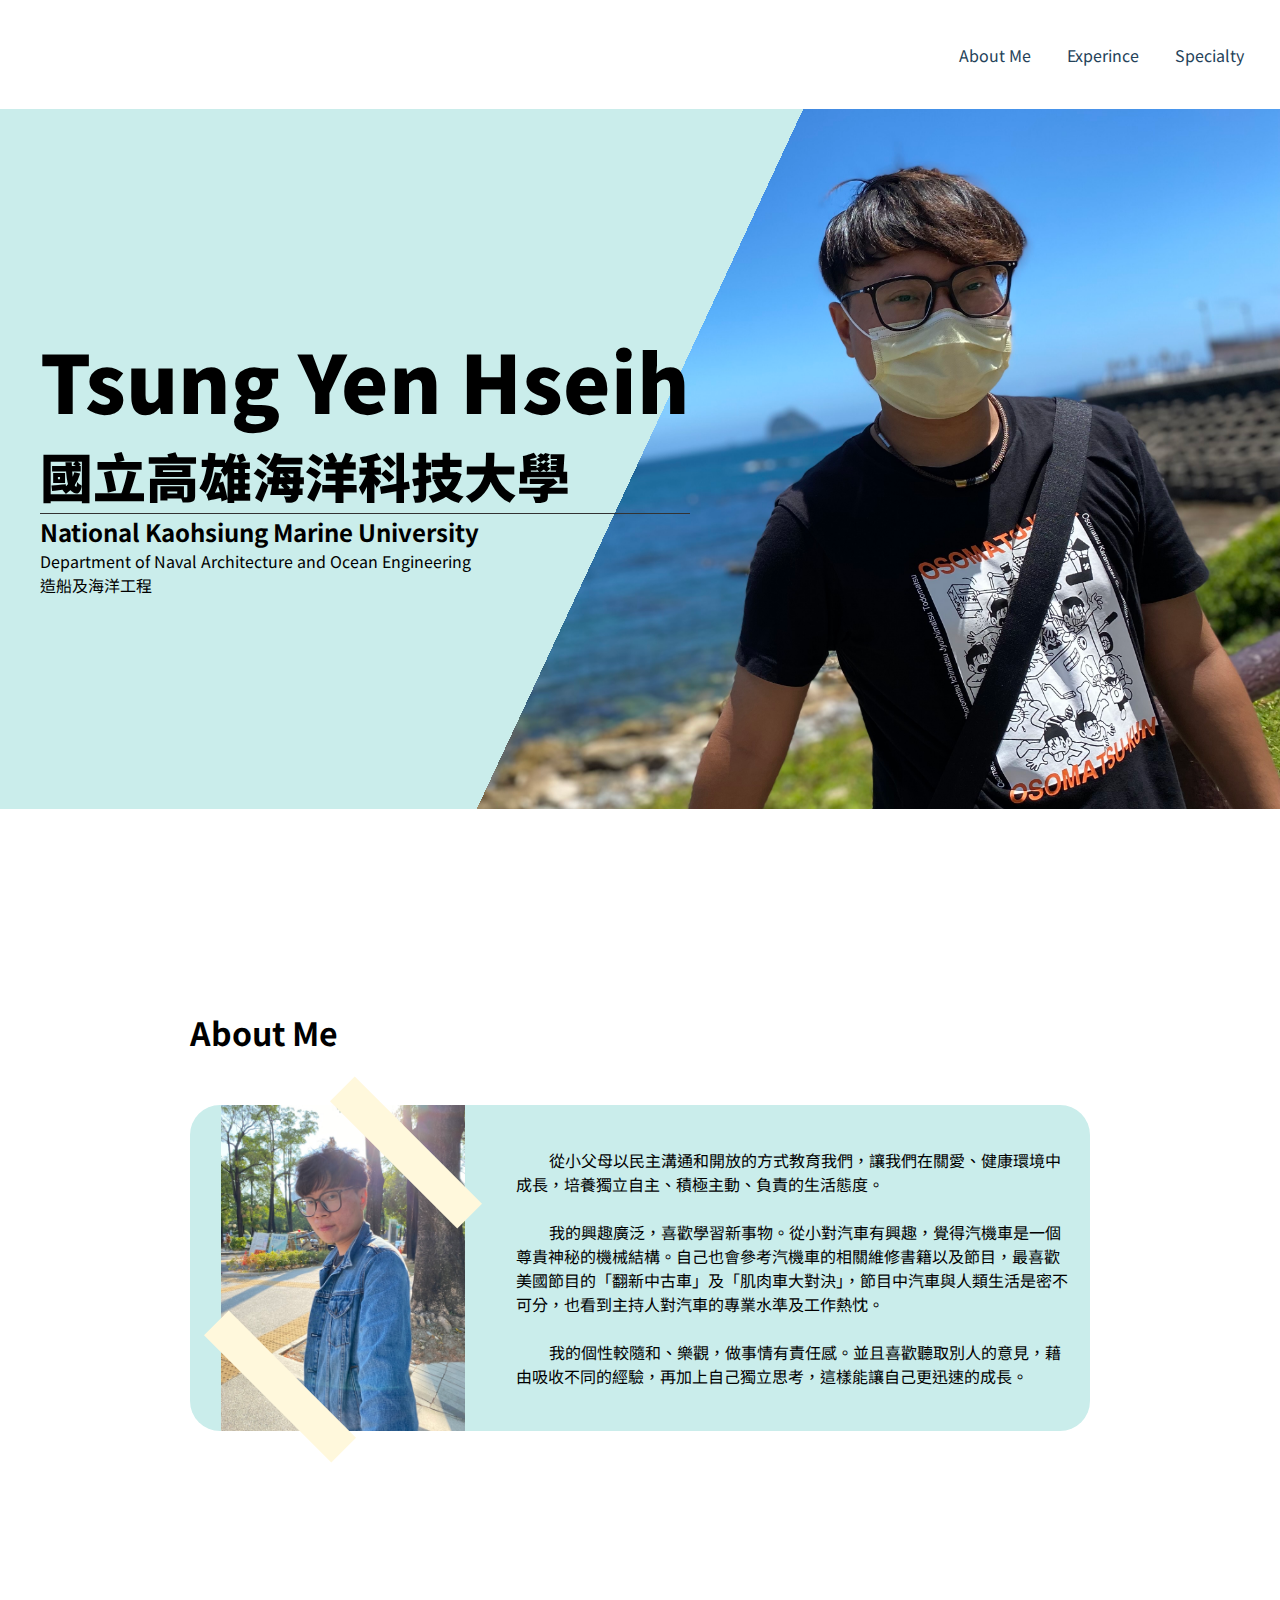
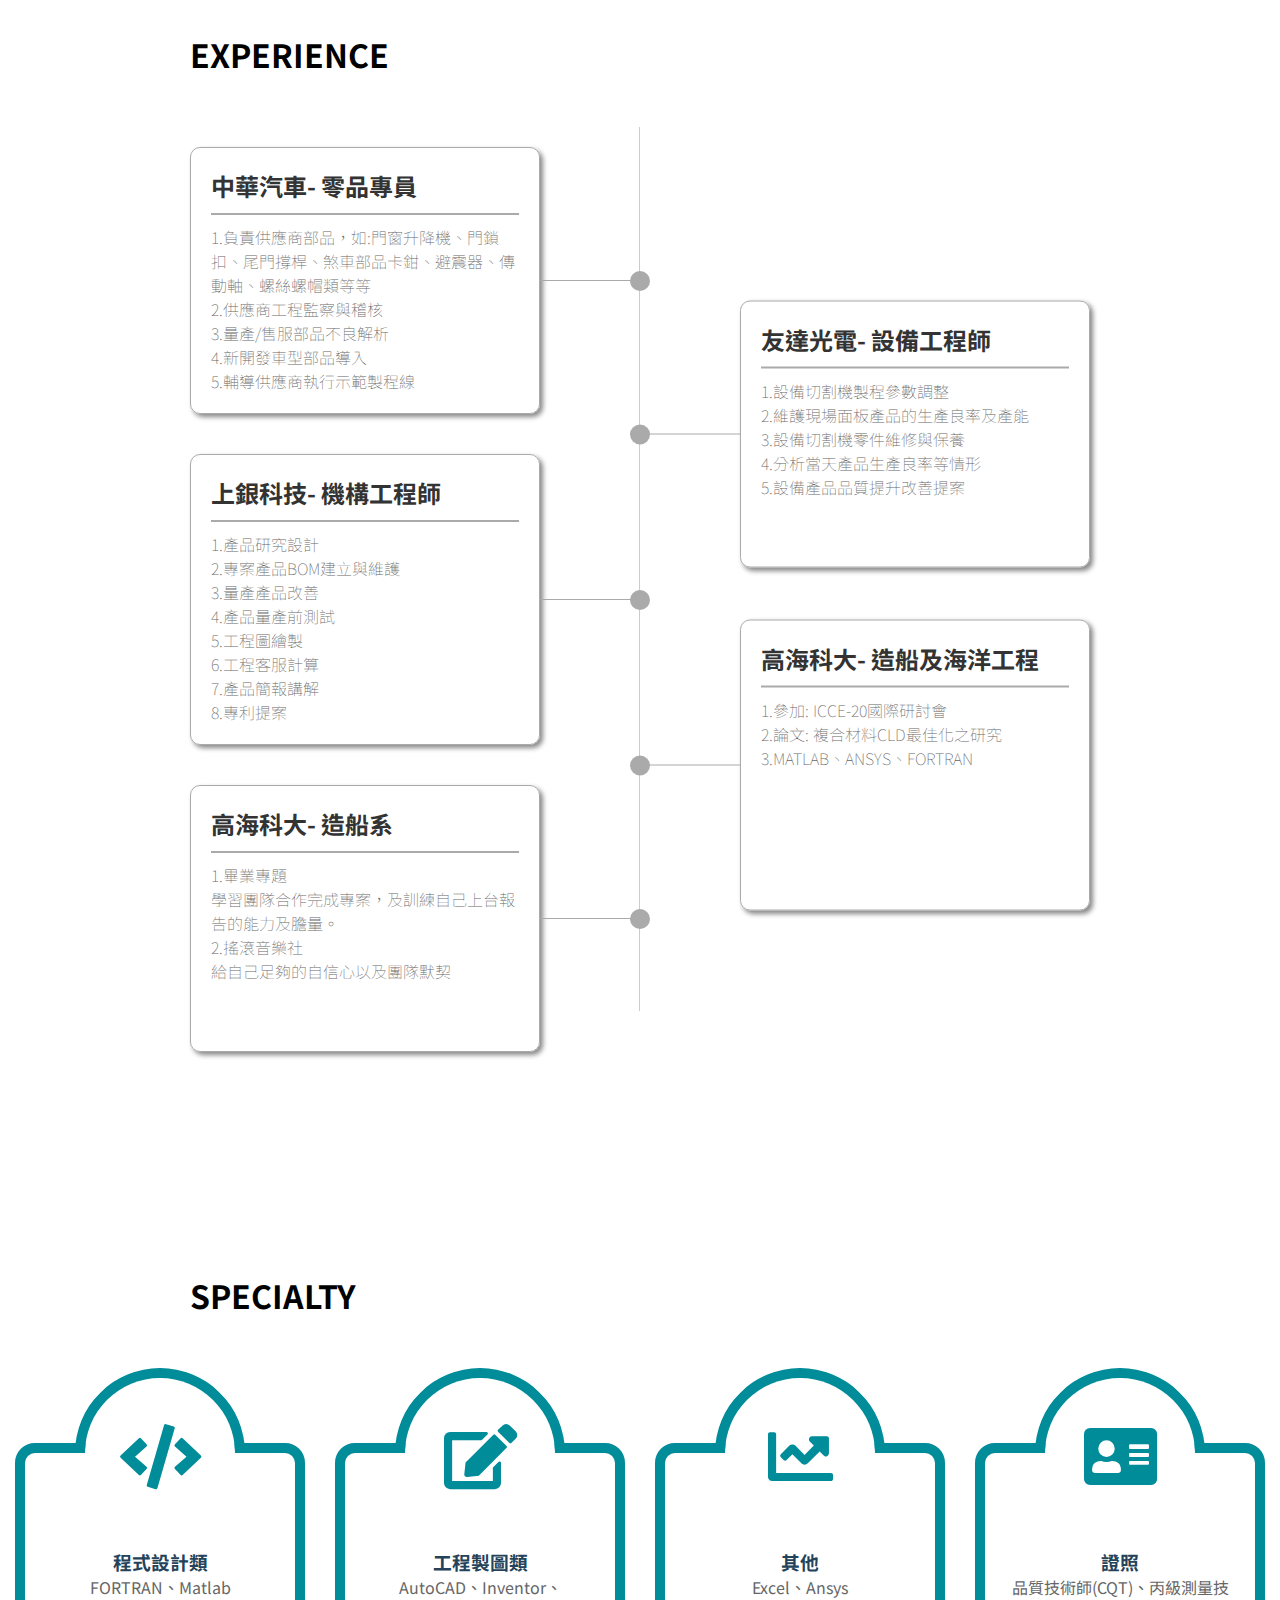
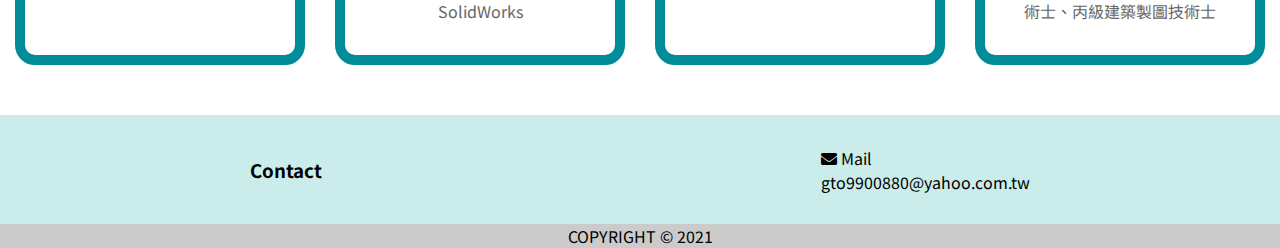
==== index.html @ 179a4146 "init" ====
<!DOCTYPE html>
<html lang="en">
<head>
    <meta charset="UTF-8">
    <meta http-equiv="X-UA-Compatible" content="IE=edge">
    <meta name="viewport" content="width=device-width, initial-scale=1.0">
    <title>Tsung Yen Hseih</title>
   
    <link rel="stylesheet" href="./style/navigationBar.css">
    
    <style type="text/css"> 
        @import url("https://fonts.googleapis.com/css2?family=Noto+Sans+TC:wght@500&display=swap");
        @import url("https://pro.fontawesome.com/releases/v5.10.0/css/all.css");
        @import url("style/banner.css");
        @import url("style/experience.css");
        @import url("style/specialty.css");
        @import url("style/about.css");
        :root {
            /* --main-color: #E7F2A7; */
            --main-color: #CAEDEB;
            --second-color: #244259;
            --third-color: #008C99;
            --fourth-color: #ECB783;
            /* #405791 #244259 */
            /* 對比色 #FF7752 */
        }

        *{
            margin: 0;
            padding: 0;
            list-style: none;
            font-family: 'Noto Sans TC', sans-serif;
        }

        .area-title{
            padding-top: 200px;
        }
       
        
        .main-contact{
            margin-top: 50px;
            height: 109px;
            display: flex;
            align-items: center;
            justify-content: space-around;
            background-color: var(--main-color);
        }
        footer {
            display: flex;
            justify-content: center;
            background-color: #cbcbcb;
        }
        @media screen and (max-width: 650px){
            .area-title{
                padding-top: 90px;
            }
        }
        
    </style>
    <script type="text/javascript">
        function clickNav() {
            if (document.querySelector(".nav-menu").style.display === 'none' || document.querySelector(".nav-menu").style.display === '' ) {
                document.querySelector(".nav-menu").style.display = 'flex';
                document.querySelector(".nav-menu").classList.add("nav-transition");
            } else {
                document.querySelector(".nav-menu").style.display = 'none';
                document.querySelector(".nav-menu").classList.remove("nav-transition");
            }
            
        }

        // 標題隨功能更改
        function clickNavItem(event) {
            document.getElementById("nav-title").innerHTML = event.innerText
            document.querySelector(".nav-menu").style.display = 'none';
            document.querySelector(".nav-menu").classList.remove("nav-transition");
        
        }
        
        window.onload = function () {
            var earthImg = document.getElementById("header")
            var currentScroll = window.scrollY

            function changeTitle() {
                var bodyScroll = document.documentElement.scrollTop || document.body.scrollTop

                var ban = document.getElementById("banner").scrollHeight
                var about = document.getElementById("about").scrollHeight
                var experience = document.getElementById("experience").scrollHeight
                // var specialty = document.getElementById("specialty").scrollHeight

                switch (true) {
                    case bodyScroll < ban :
                        document.getElementById("nav-title").innerHTML = "Home"
                        break;
                    case bodyScroll > ban && bodyScroll < (ban + about):
                        document.getElementById("nav-title").innerHTML = "About Me"
                        break;
                    case bodyScroll < (ban + about + experience) && bodyScroll > (ban + about):
                        document.getElementById("nav-title").innerHTML = "Experience"
                        break;
                    case bodyScroll > (ban + about + experience) :
                        document.getElementById("nav-title").innerHTML = "Specialty"
                        break;
                }
            }
            
            function timelineMove(){

                var bodyScroll = document.documentElement.scrollTop || document.body.scrollTop
                
                var ban = document.getElementById("banner").scrollHeight
                var about = document.getElementById("about").scrollHeight
                var sumScroll = ban + about
                var sumScroll1 = document.getElementById("timeline-itme1").scrollHeight
                var sumScroll2 = document.getElementById("timeline-itme2").scrollHeight
                var sumScroll3 = document.getElementById("timeline-itme3").scrollHeight
                var sumScroll4 = document.getElementById("timeline-itme4").scrollHeight
                var sumScroll5 = document.getElementById("timeline-itme5").scrollHeight
            
                switch (true) {
                    case bodyScroll > (ban + about + sumScroll1 + sumScroll2 + sumScroll3 + sumScroll4 + sumScroll5) :
                        var css = document.getElementById('css');
                        var c = css.sheet;

                        document.querySelector("#timeline-itme5a h2").style.color = "#333";
                        document.querySelector("#timeline-itme5a p").style.color = "#666";
                        document.querySelector("#timeline-itme5a").style.backgroundColor = "#fff";
                        break;
                    case bodyScroll >= (ban + about + sumScroll1+ sumScroll2+ sumScroll3+ (sumScroll4/2) ) &&  bodyScroll < (ban + about + sumScroll1 + sumScroll2 + sumScroll3 + sumScroll4 + sumScroll5) :
                        var css = document.getElementById('css');
                        var c = css.sheet;
                        document.querySelector("#timeline-itme5a h2").style.color = "#fff";
                        document.querySelector("#timeline-itme5a p").style.color = "#fff";
                        document.querySelector("#timeline-itme5a").style.backgroundColor = "var(--third-color)";

                        document.querySelector("#timeline-itme4a h2").style.color = "#333";
                        document.querySelector("#timeline-itme4a p").style.color = "#666";
                        document.querySelector("#timeline-itme4a").style.backgroundColor = "#fff";
                        break;
                    case bodyScroll >= (ban + about + sumScroll1 + sumScroll2  + (sumScroll3 / 2)) && bodyScroll < (ban + about + sumScroll1 + sumScroll2 + sumScroll3 + sumScroll4 ) :
                        var css = document.getElementById('css');
                        var c = css.sheet;
                        document.querySelector("#timeline-itme4a h2").style.color = "#fff";
                        document.querySelector("#timeline-itme4a p").style.color = "#fff";
                        document.querySelector("#timeline-itme4a").style.backgroundColor = "var(--third-color)";

                        document.querySelector("#timeline-itme3a h2").style.color = "#333";
                        document.querySelector("#timeline-itme3a p").style.color = "#666";
                        document.querySelector("#timeline-itme5a h2").style.color = "#333";
                        document.querySelector("#timeline-itme5a p").style.color = "#666";
                        document.querySelector("#timeline-itme3a").style.backgroundColor = "#fff";
                        document.querySelector("#timeline-itme5a").style.backgroundColor = "#fff";
                        
                        break;
                    case bodyScroll >= (ban + about + sumScroll1  + (sumScroll2 / 2)) && bodyScroll < (ban + about + sumScroll1 + sumScroll2 + sumScroll3 ):
                        var css = document.getElementById('css');
                        var c = css.sheet;
                        document.querySelector("#timeline-itme3a").style.backgroundColor = "var(--third-color)";
                        document.querySelector("#timeline-itme3a h2").style.color = "#fff";
                        document.querySelector("#timeline-itme3a p").style.color = "#fff";


                        document.querySelector("#timeline-itme2a h2").style.color = "#333";
                        document.querySelector("#timeline-itme2a p").style.color = "#666";
                        document.querySelector("#timeline-itme4a h2").style.color = "#333";
                        document.querySelector("#timeline-itme4a p").style.color = "#666";
                        document.querySelector("#timeline-itme2a").style.backgroundColor = "#fff";
                        document.querySelector("#timeline-itme4a").style.backgroundColor = "#fff";
                        break;
                    case bodyScroll >= (ban + about + (sumScroll1 / 2)) && bodyScroll < (ban + about + sumScroll1 + sumScroll2):
                        var css = document.getElementById('css');
                        var c = css.sheet;
                        document.querySelector("#timeline-itme1a").style.backgroundColor = "#fff";
                        document.querySelector("#timeline-itme3a").style.backgroundColor = "#fff";
                        document.querySelector("#timeline-itme1a h2").style.color = "#333";
                        document.querySelector("#timeline-itme1a p").style.color = "#666";
                        document.querySelector("#timeline-itme3a h2").style.color = "#333";
                        document.querySelector("#timeline-itme3a p").style.color = "#666";

                        document.querySelector("#timeline-itme2a").style.backgroundColor = "var(--third-color)";
                        document.querySelector("#timeline-itme2a h2").style.color = "#fff";
                        document.querySelector("#timeline-itme2a p").style.color = "#fff";

                        
                        break;
                    case bodyScroll >= ((ban + about) / 5 * 3.5) && bodyScroll < (ban + about + sumScroll1) :
                        var css = document.getElementById('css');
                        var c = css.sheet;
                        document.querySelector("#timeline-itme1a h2").style.color = "#fff";
                        document.querySelector("#timeline-itme1a p").style.color = "#fff";
                        document.querySelector("#timeline-itme1a").style.backgroundColor = "var(--third-color)";

                        document.querySelector("#timeline-itme2a").style.backgroundColor = "#fff";
                        document.querySelector("#timeline-itme2a h2").style.color = "#333";
                        document.querySelector("#timeline-itme2a p").style.color = "#666";
                        break;
                    case bodyScroll < (ban + about) :
                        var css = document.getElementById('css');
                        var c = css.sheet;
                        document.querySelector("#timeline-itme1a h2").style.color = "#333";
                        document.querySelector("#timeline-itme1a p").style.color = "#666";
                        document.querySelector("#timeline-itme1a").style.backgroundColor = "#fff";
                        break;
                
                }
            }

            function earthmove() {
                if (window.scrollY != 0) {
                    document.getElementById("logo").style.visibility = "visible";
                }
                if (window.scrollY > currentScroll) {
                    earthImg.classList.remove('main-header-cancle');
                    earthImg.classList.add('main-header-fixed');
                } else {
                
                    if (currentScroll < 700) {
                        earthImg.classList.remove('main-header-fixed');
                        earthImg.backgroundColor = "rgb(202, 237, 235)";
                        earthImg.classList.add('main-header-cancle');
                        document.getElementById("logo").style.visibility = "hidden";
                    } else {
                        earthImg.backgroundColor = "rgb(202, 237, 235)";
                    }
                }
                currentScroll = window.scrollY

            }
            window.addEventListener('scroll', earthmove);
            window.addEventListener('touchmove', timelineMove);
            window.addEventListener('touchmove', changeTitle);
            
        }
        
        
    </script>
</head>
<body>
    <header class="main-header" id="header">
        <div class="header-container">
            <a href="#" class="logo" id="logo">
                <img src="./image/logo1.PNG" alt="logo">
            </a>
            <nav class="main-nav">
                <a href="#about" >About Me</a>
                <a href="#experience">Experince</a>
                <a href="#specialty">Specialty</a>
            </nav>
        </div>
        
        <div class="header-navigation">
            <a href="#" class="logo" id="logo">
                <img src="./image/logo1.PNG" alt="logo">
            </a>
            <span id="nav-title">Home</span>
            <button class="navigation-icon" onclick="clickNav()" style="border:none;background:none"><i class="fa fa-bars"></i></button>
        </div>
     
        <nav class="nav-menu">
            <a href="#about" onclick="clickNavItem(this)">About Me</a>
            <a href="#experience" onclick="clickNavItem(this)">Experince</a>
            <a href="#specialty" onclick="clickNavItem(this)">Specialty</a>
        </nav>

    </header>
    <div class="banner" id="banner">
        <div class="conainer">
            <div style="display: flex;">
                <img src="./image/index.jpg" class="conainer-img" style=" width: 80%;    margin: auto;" alt="logo">
            </div>
            <div class="banner-text">
                <h1>
                    Tsung Yen Hseih
                    <small>
                        國立高雄海洋科技大學
                    </small>
                </h1>
                <h2>National Kaohsiung Marine University</h2>
                <p>
                    Department of Naval Architecture and Ocean Engineering
                    <br>
                    造船及海洋工程
                </p>
            </div>
        </div>
    </div>
   
    <div class="main-about" id="about">
        <h1 class="area-title">About Me</h1>
        <div class="about">
    
            <div class="about-img">
                <img src="./image/about.jpg" alt="yen">
    
            </div>
            <div class="about-contain">
                <p>
                    從⼩父母以民主溝通和開放的方式教育我們，讓我們在關愛、健康環境中成長，培養獨立自主、積極主動、負責的生活態度。
                </p><br>
                <p>
                    我的興趣廣泛，喜歡學習新事物。從小對汽車有興趣，覺得汽機車是一個尊貴神秘的機械結構。自己也會參考汽機車的相關維修書籍以及節目，最喜歡美國節目的「翻新中古車」及「肌肉車大對決」，節目中汽車與人類生活是密不可分，也看到主持人對汽車的專業水準及工作熱忱。
                </p><br>
                <p>
                    我的個性較隨和、樂觀，做事情有責任感。並且喜歡聽取別人的意見，藉由吸收不同的經驗，再加上自己獨立思考，這樣能讓自己更迅速的成長。
                </p>
            </div>
        </div>
    
    </div>
    <div class="main-experience" id="experience">
        <style id="css"></style>
        <h1 class="area-title">EXPERIENCE</h1>
        <ul class="timeline">
            <li  id="timeline-itme1">
                <a href="#" id="timeline-itme1a">
                    <h2>中華汽車- 零品專員</h2>
                    
                    <p id="itme1">
                        1.負責供應商部品，如:門窗升降機、門鎖扣、尾門撐桿、煞車部品卡鉗、避震器、傳動軸、螺絲螺帽類等等<br>
                        2.供應商工程監察與稽核<br>
                        3.量產/售服部品不良解析<br>
                        4.新開發車型部品導入<br>
                        5.輔導供應商執行示範製程線</p>
                </a>
            </li>
            <li id="timeline-itme2">
                <a href="#" id="timeline-itme2a">
                    <h2>友達光電- 設備工程師</h2>
                    <p id="itme2">
                        1.設備切割機製程參數調整<br>
                        2.維護現場面板產品的生產良率及產能<br>
                        3.設備切割機零件維修與保養<br>
                        4.分析當天產品生產良率等情形<br>
                        5.設備產品品質提升改善提案<br><br><br></p>
                </a>
            </li>
            <li id="timeline-itme3">
                <a href="#" id="timeline-itme3a">
                    <h2>上銀科技- 機構工程師</h2>
                    <p id="itme3">
                        1.產品研究設計<br>
                        2.專案產品BOM建立與維護<br>
                        3.量產產品改善<br>
                        4.產品量產前測試<br>
                        5.工程圖繪製<br>
                        6.工程客服計算<br>
                        7.產品簡報講解<br>
                        8.專利提案</p>
                </a>
            </li>
            <li id="timeline-itme4">
                <a href="#" id="timeline-itme4a">
                    <h2>高海科大- 造船及海洋工程</h2>
                    <p id="itme4">
                        1.參加: ICCE-20國際研討會<br>
                        2.論文: 複合材料CLD最佳化之研究<br>
                        3.MATLAB、ANSYS、FORTRAN<br>
                        <br><br>
                        <br><br>
                        <br>
                    </p>
                </a>
            </li>
            <li id="timeline-itme5">
                <a href="#" id="timeline-itme5a">
                    <h2>高海科大- 造船系</h2>
                    <p id="itme5">
                        1.畢業專題<br>
                        學習團隊合作完成專案，及訓練自己上台報告的能力及膽量。<br>
                        2.搖滾音樂社<br>
                        給自己足夠的自信心以及團隊默契<br>
                        <br><br>
                      
                    </p>
                </a>
            </li>
        </ul>
    </div>

 
    <div class="main-specialty"  id="specialty">
        <h1 class="area-title">SPECIALTY</h1>
        <div class="specialty">
            <div class="item">
                <div class="icon">
                    <i class="fa fa-code"></i>
                </div>
                <div class="txt">
                    <h3>程式設計類</h3>
                    <p>FORTRAN、Matlab</p>
                </div>
            </div>
            <div class="item">
                <div class="icon">
                    <i class="fa fa-edit"></i>
                </div>
                <div class="txt">
                    <h3>工程製圖類</h3>
                    <p>AutoCAD、Inventor、SolidWorks</p>
                </div>
            </div>
            <div class="item">
                <div class="icon">
                    <i class="fa fa-chart-line"></i>
                </div>
                <div class="txt">
                    <h3>其他</h3>
                    <p>Excel、Ansys</p>
                </div>
            </div>
            <div class="item">
                <div class="icon">
                    <i class="fa fa-address-card"></i>
                </div>
                <div class="txt">
                    <h3>證照</h3>
                    <p>品質技術師(CQT)、丙級測量技術士、丙級建築製圖技術士</p>
                </div>
            </div>
        </div>
    </div>
    
    <div class="main-contact">
        <H3>Contact</H3>
        <div>
            <div>  <i class="fa fa-envelope"></i> Mail </div>
            <div>gto9900880@yahoo.com.tw</div>
        </div>
    </div>

    <footer>
        COPYRIGHT © 2021
    </footer>
</body>
</html>
---- style/navigationBar.css ----
.main-header a {
    text-decoration: none;
}

@media screen and (min-width: 700px) {
    .header-navigation,
    .nav-menu{
        display: none;
    }
    .main-header{
        background-color: #fff;
        position:fixed; /*static;*/
        top: 0;
        right: 0;
        left: 0;
        z-index: 100;
    }

    .main-header .header-container {
        display: flex;
        padding: 20px;
        /* max-width: 1200px; */
        margin: auto;
        align-items: center;
        justify-content: flex-end;
    }
    .main-header .logo{
        width: 80px;
    }
    .main-header .logo img {
        width: 100%;
        vertical-align: middle;
        border-radius: 50%;
    }

    .main-header .main-nav a{
       
        color:var(--second-color);
        padding:  5px 1em;
        transition: background-color 2s ease-out;
        position: relative;
    }
    .main-header .main-nav a::after{
        content: '';
        position: absolute;
        left: 50%;
        right: 50%;
        bottom: -5px;
        height: 0;
        border-bottom: 1px solid var(--second-color);
        transition: .3s;
    }

    .main-header .main-nav a:hover{
        color: #929292;
    }
    .main-header .main-nav a:hover::after{
        left: 0;
        right: 0;

    }

    .main-header-fixed{
        background-color: #CAEDEB;
        transition: background-color 2s ease-out;
    }
    .main-header-fixed-cancle{
        background-color: #fff;
        transition: background-color 0.05s ease-out;
    }
    .logo{
        visibility:hidden;
    } 
}

@media screen and (max-width: 650px){ /*400*/
    .header-container{
        display: none;
       
    }
    
    
    .nav-transition {
        display: flex;
        flex-direction: column;
        height: 100%;
        width: 100%;
        position:fixed; 
        z-index: 10;
        /* 固定，但會因為固定導致寬度不同 故使用width:100% */
    }
    
    .header-navigation{
        padding: 20px;
        margin: auto;
        display: flex;
        align-items: center;
        justify-content: space-between;
        top:0;
        left: 0;
        right: 0;
        position: fixed;
        background: var(--main-color);
         z-index: 10;

    }
    .header-navigation .logo{
        width: 50px;
    }
    .header-navigation .logo img {
        width: 100%;
        vertical-align: middle;
        border-radius: 50%;
    }
    .nav-menu{
        display: none;
        /* flex-direction: column; */
    }
    .nav-menu a{
        height: 40px;
        background-color: var(--main-color);
        border-bottom: 1px solid var(--second-color);
        /* 垂直置中 */
        display: flex;
        align-items: center;
    }

   
}
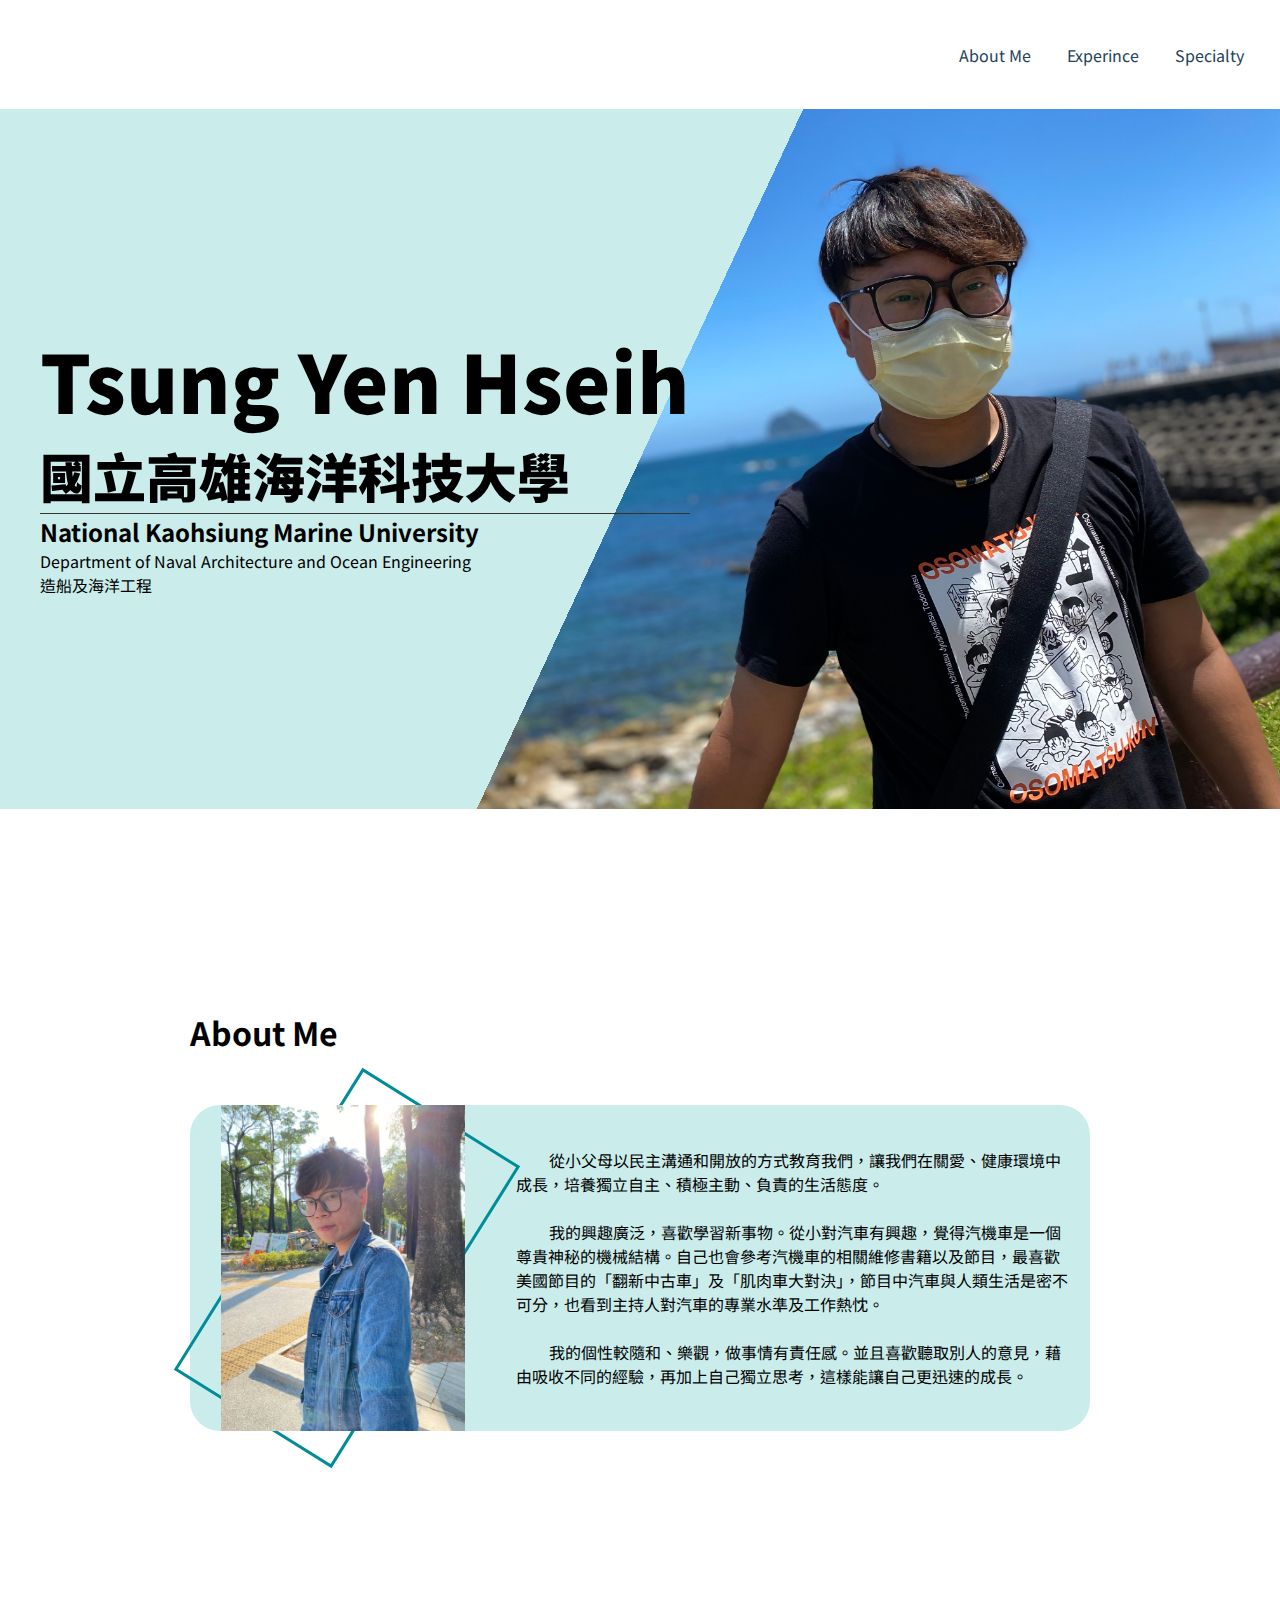
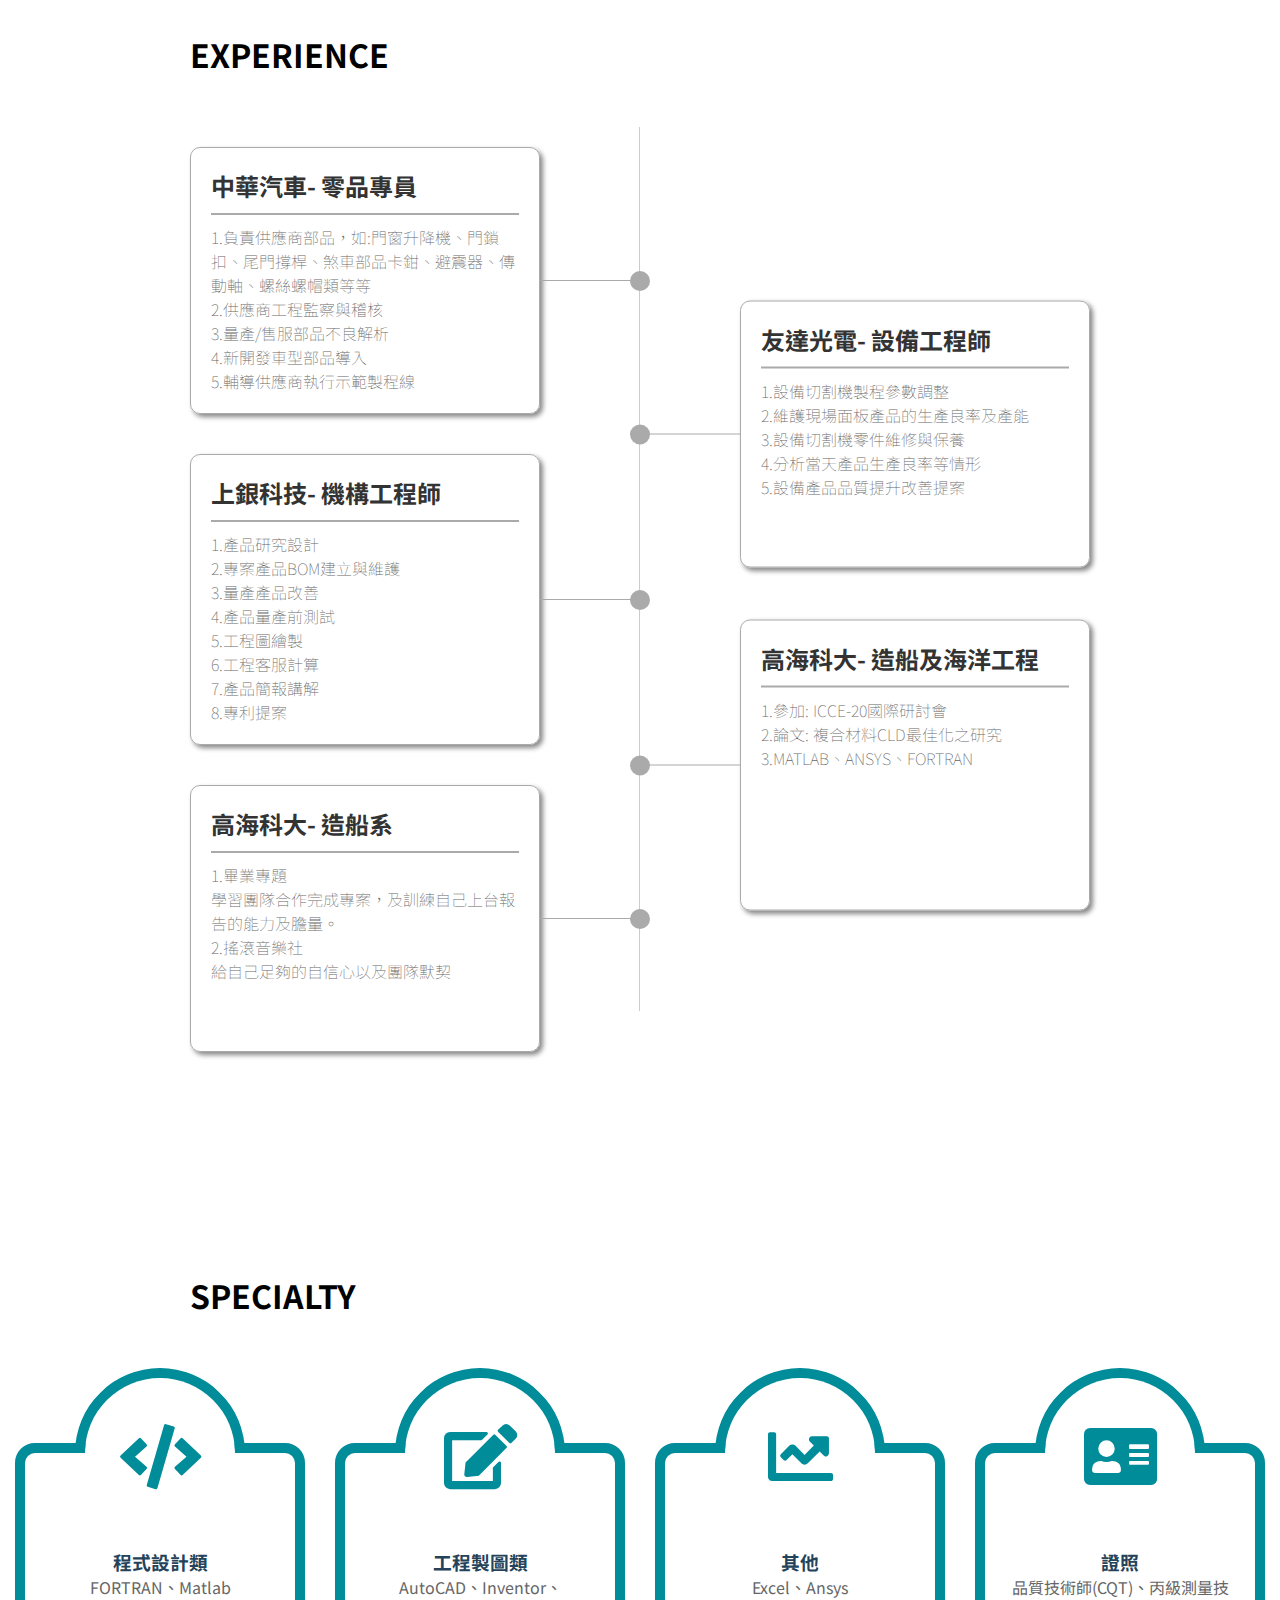
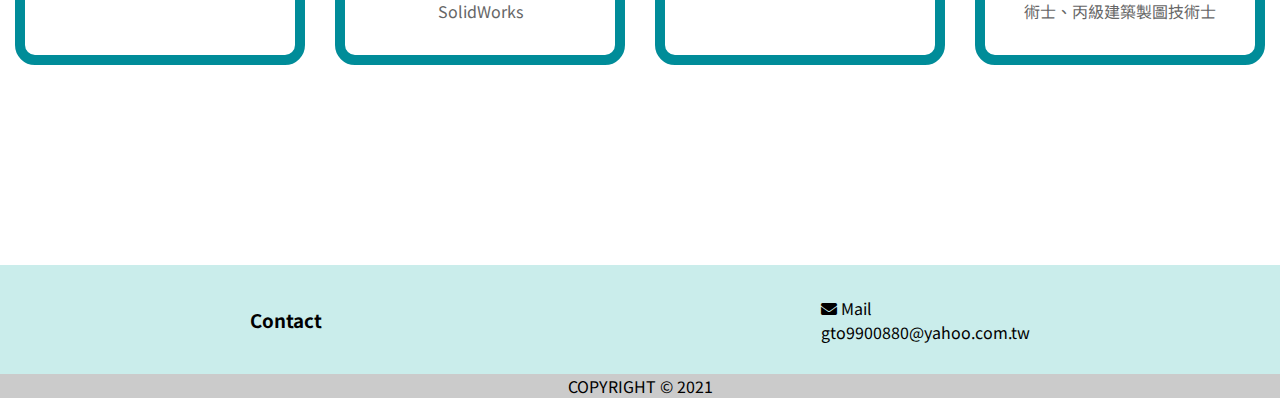
==== commit ef7b7c0d: "修改about me 圖片框" ====
--- a/index.html
+++ b/index.html
@@ -38,7 +38,7 @@
        
         
         .main-contact{
-            margin-top: 50px;
+            margin-top: 200px;
             height: 109px;
             display: flex;
             align-items: center;
@@ -308,6 +308,7 @@
         </div>
     
     </div>
+    
     <div class="main-experience" id="experience">
         <style id="css"></style>
         <h1 class="area-title">EXPERIENCE</h1>
